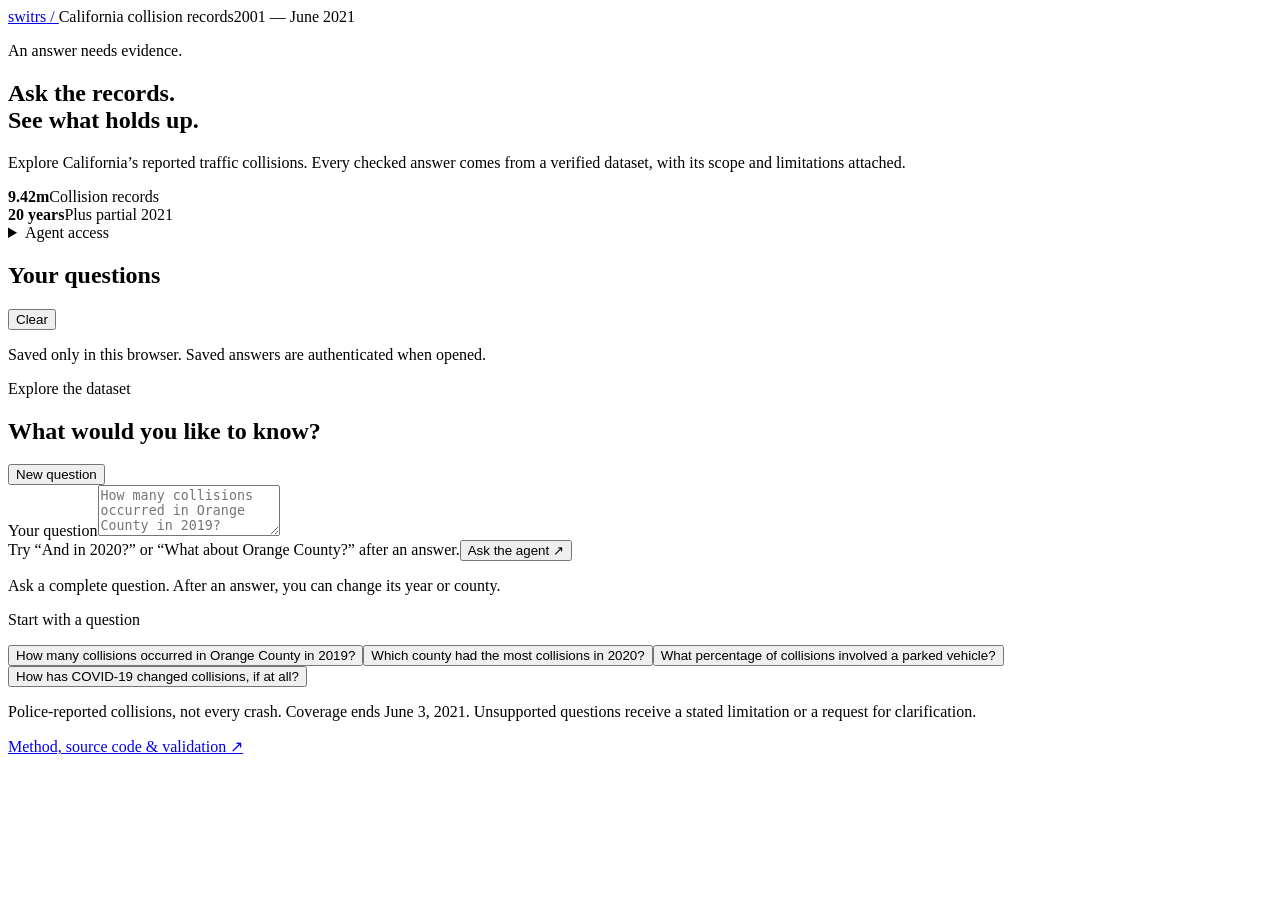
==== hosted/static/index.html @ e8231b0b "fix: preserve verified scope in hosted follow-ups" ====
<!doctype html>
<html lang="en">
<head><meta charset="utf-8"><meta name="viewport" content="width=device-width, initial-scale=1"><meta name="theme-color" content="#f5f1e8"><title>SWITRS · California collision records</title><link rel="stylesheet" href="/assets/style.css"><script src="/assets/app.js" defer></script></head>
<body>
<header class="site-header"><a class="wordmark" href="/">switrs<span> / </span></a><span class="label">California collision records</span><span class="snapshot">2001 — June 2021</span></header>
<main class="workspace">
<aside class="intro">
<p class="label">An answer needs evidence.</p>
<h1>Ask the records.<br>See what holds up.</h1>
<p class="lede">Explore California’s reported traffic collisions. Every checked answer comes from a verified dataset, with its scope and limitations attached.</p>
<div class="facts"><div><strong>9.42m</strong><span>Collision records</span></div><div><strong>20 years</strong><span>Plus partial 2021</span></div></div>
<details id="access"><summary>Agent access</summary><p class="muted">Enter the private access code to run the agent. It stays in this tab and is never saved in your question history.</p><label for="access-code">Access code</label><input id="access-code" type="password" autocomplete="off"><p id="service-status" class="muted" role="status">Checking availability…</p></details>
<section class="history" aria-labelledby="history-title"><div class="section-head"><h2 id="history-title">Your questions</h2><button id="clear" class="text-button" type="button">Clear</button></div><p class="muted">Saved only in this browser. Saved answers are authenticated when opened.</p><nav id="history" aria-label="Previous questions"></nav></section>
</aside>
<section class="reader" aria-labelledby="ask-title">
<div class="section-head"><div><p class="label">Explore the dataset</p><h2 id="ask-title">What would you like to know?</h2></div><button id="new" class="text-button" type="button">New question</button></div>
<form id="question-form"><label class="sr-only" for="question">Your question</label><textarea id="question" maxlength="4000" rows="3" placeholder="How many collisions occurred in Orange County in 2019?" required></textarea><div class="composer-footer"><span class="muted">Try “And in 2020?” or “What about Orange County?” after an answer.</span><button id="send" type="submit">Ask the agent <span aria-hidden="true">↗</span></button><button id="stop" type="button" hidden>Stop</button></div></form>
<p id="followup-context" class="muted">Ask a complete question. After an answer, you can change its year or county.</p>
<p id="progress" role="status" aria-live="polite"></p>
<div id="examples"><p class="label">Start with a question</p><div class="example-grid"><button type="button">How many collisions occurred in Orange County in 2019?</button><button type="button">Which county had the most collisions in 2020?</button><button type="button">What percentage of collisions involved a parked vehicle?</button><button type="button">How has COVID-19 changed collisions, if at all?</button></div></div>
<article id="result" hidden><p id="result-question" class="question-heading"></p><p id="resolved-question" class="muted"></p><div id="verdict"></div><div id="answer" class="answer"></div><details id="evidence"><summary>Investigation &amp; query evidence <span class="muted">Working notes are unverified</span></summary><div id="trace"></div></details></article>
<footer><p>Police-reported collisions, not every crash. Coverage ends June 3, 2021. Unsupported questions receive a stated limitation or a request for clarification.</p><a href="https://github.com/youngfreezy/switrs-agent" target="_blank" rel="noreferrer">Method, source code &amp; validation ↗</a></footer>
</section>
</main>
</body></html>
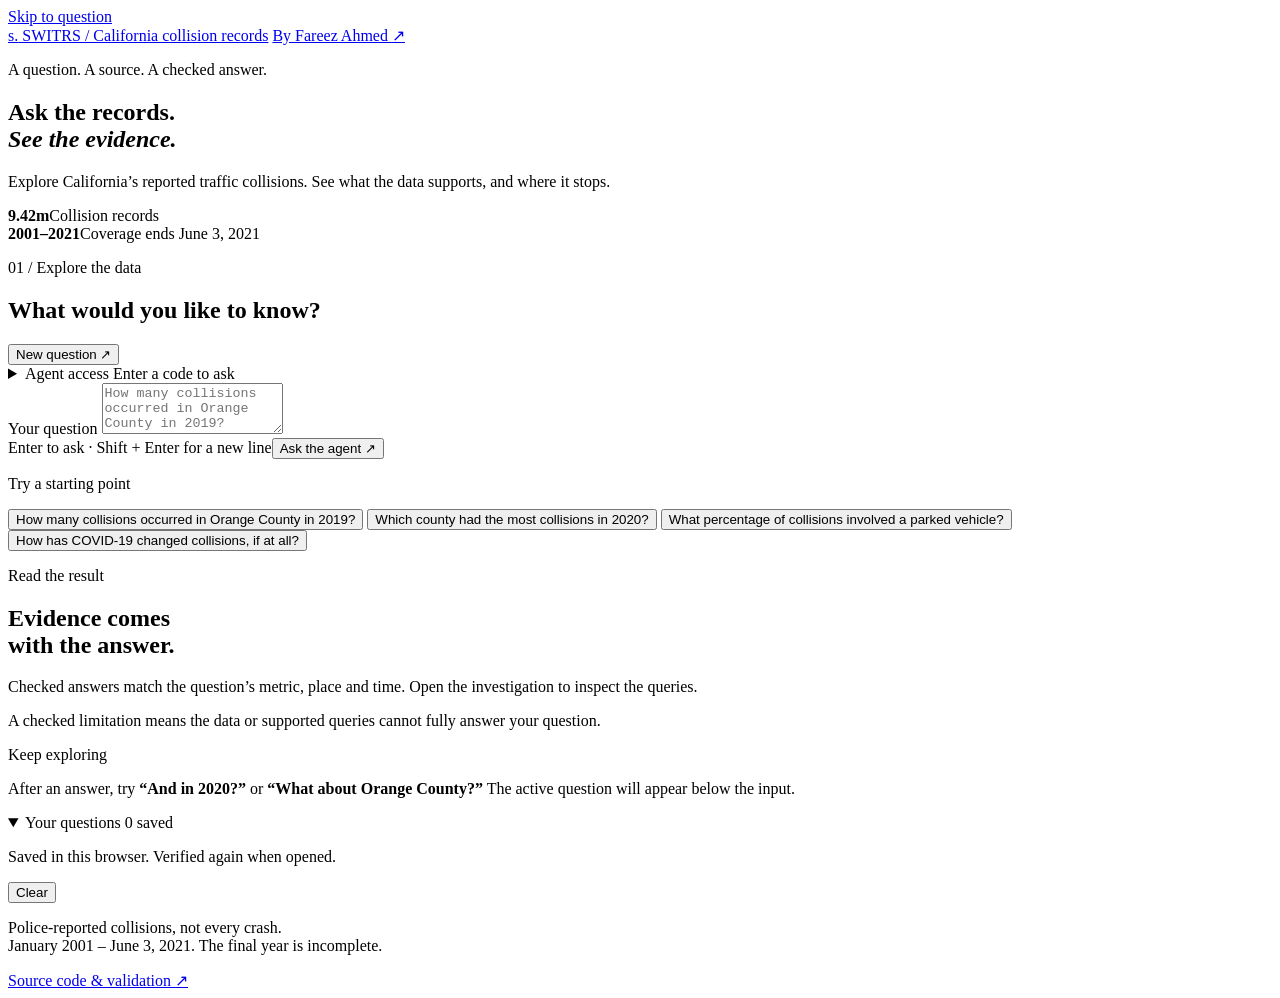
==== commit 5afbd20f: "feat: align hosted UX with portfolio and clarify question flow" ====
--- a/hosted/static/index.html
+++ b/hosted/static/index.html
@@ -1,25 +1,54 @@
 <!doctype html>
 <html lang="en">
-<head><meta charset="utf-8"><meta name="viewport" content="width=device-width, initial-scale=1"><meta name="theme-color" content="#f5f1e8"><title>SWITRS · California collision records</title><link rel="stylesheet" href="/assets/style.css"><script src="/assets/app.js" defer></script></head>
+<head>
+  <meta charset="utf-8"><meta name="viewport" content="width=device-width, initial-scale=1">
+  <meta name="theme-color" content="#20231f">
+  <meta name="description" content="Explore California collision records with answers checked against the dataset, explicit limits, and inspectable evidence.">
+  <title>SWITRS · Ask the records</title>
+  <link rel="stylesheet" href="/assets/style.css"><script src="/assets/app.js" defer></script>
+</head>
 <body>
-<header class="site-header"><a class="wordmark" href="/">switrs<span> / </span></a><span class="label">California collision records</span><span class="snapshot">2001 — June 2021</span></header>
-<main class="workspace">
-<aside class="intro">
-<p class="label">An answer needs evidence.</p>
-<h1>Ask the records.<br>See what holds up.</h1>
-<p class="lede">Explore California’s reported traffic collisions. Every checked answer comes from a verified dataset, with its scope and limitations attached.</p>
-<div class="facts"><div><strong>9.42m</strong><span>Collision records</span></div><div><strong>20 years</strong><span>Plus partial 2021</span></div></div>
-<details id="access"><summary>Agent access</summary><p class="muted">Enter the private access code to run the agent. It stays in this tab and is never saved in your question history.</p><label for="access-code">Access code</label><input id="access-code" type="password" autocomplete="off"><p id="service-status" class="muted" role="status">Checking availability…</p></details>
-<section class="history" aria-labelledby="history-title"><div class="section-head"><h2 id="history-title">Your questions</h2><button id="clear" class="text-button" type="button">Clear</button></div><p class="muted">Saved only in this browser. Saved answers are authenticated when opened.</p><nav id="history" aria-label="Previous questions"></nav></section>
-</aside>
-<section class="reader" aria-labelledby="ask-title">
-<div class="section-head"><div><p class="label">Explore the dataset</p><h2 id="ask-title">What would you like to know?</h2></div><button id="new" class="text-button" type="button">New question</button></div>
-<form id="question-form"><label class="sr-only" for="question">Your question</label><textarea id="question" maxlength="4000" rows="3" placeholder="How many collisions occurred in Orange County in 2019?" required></textarea><div class="composer-footer"><span class="muted">Try “And in 2020?” or “What about Orange County?” after an answer.</span><button id="send" type="submit">Ask the agent <span aria-hidden="true">↗</span></button><button id="stop" type="button" hidden>Stop</button></div></form>
-<p id="followup-context" class="muted">Ask a complete question. After an answer, you can change its year or county.</p>
-<p id="progress" role="status" aria-live="polite"></p>
-<div id="examples"><p class="label">Start with a question</p><div class="example-grid"><button type="button">How many collisions occurred in Orange County in 2019?</button><button type="button">Which county had the most collisions in 2020?</button><button type="button">What percentage of collisions involved a parked vehicle?</button><button type="button">How has COVID-19 changed collisions, if at all?</button></div></div>
-<article id="result" hidden><p id="result-question" class="question-heading"></p><p id="resolved-question" class="muted"></p><div id="verdict"></div><div id="answer" class="answer"></div><details id="evidence"><summary>Investigation &amp; query evidence <span class="muted">Working notes are unverified</span></summary><div id="trace"></div></details></article>
-<footer><p>Police-reported collisions, not every crash. Coverage ends June 3, 2021. Unsupported questions receive a stated limitation or a request for clarification.</p><a href="https://github.com/youngfreezy/switrs-agent" target="_blank" rel="noreferrer">Method, source code &amp; validation ↗</a></footer>
-</section>
+<a class="skip-link" href="#question">Skip to question</a>
+<header class="site-header">
+  <a class="wordmark" href="/" aria-label="SWITRS home"><span class="monogram" aria-hidden="true">s.</span> SWITRS <span class="header-description">/ California collision records</span></a>
+  <a class="portfolio-link" href="https://youngfreezy.github.io/">By Fareez Ahmed <span aria-hidden="true">↗</span></a>
+</header>
+<main>
+  <section class="intro" aria-labelledby="page-title">
+    <div><p class="label"><span class="status-dot" aria-hidden="true"></span> A question. A source. A checked answer.</p>
+    <h1 id="page-title">Ask the records.<br><em>See the evidence.</em></h1>
+    <p class="lede">Explore California’s reported traffic collisions. See what the data supports, and where it stops.</p></div>
+    <div class="facts" aria-label="Dataset coverage"><div><strong>9.42m</strong><span>Collision records</span></div><div><strong>2001–2021</strong><span>Coverage ends June 3, 2021</span></div></div>
+  </section>
+  <div class="workspace">
+    <section class="reader" aria-labelledby="ask-title">
+      <div class="section-head"><div><p class="label">01 / Explore the data</p><h2 id="ask-title">What would you like to know?</h2></div><button id="new" class="text-button" type="button">New question <span aria-hidden="true">↗</span></button></div>
+      <details id="access">
+        <summary>Agent access <span class="muted">Enter a code to ask</span></summary>
+        <div class="access-body"><div><label for="access-code">Access code</label><input id="access-code" type="password" autocomplete="off" aria-describedby="access-help" placeholder="Enter your demo code"></div><p id="access-help" class="muted">Required to ask a question. Kept only in this tab, never in your saved history.</p></div>
+        <p id="service-status" class="muted" role="status">Checking availability…</p>
+      </details>
+      <form id="question-form">
+        <label for="question">Your question</label>
+        <textarea id="question" maxlength="4000" rows="3" placeholder="How many collisions occurred in Orange County in 2019?" aria-describedby="question-help followup-context" required></textarea>
+        <div class="composer-footer"><span id="question-help" class="muted">Enter to ask · Shift + Enter for a new line</span><button id="send" type="submit">Ask the agent <span aria-hidden="true">↗</span></button><button id="stop" class="secondary-button" type="button" hidden>Stop</button></div>
+      </form>
+      <p id="followup-context" class="context" hidden></p>
+      <p id="progress" role="status" aria-live="polite"></p>
+      <div id="examples"><p class="label">Try a starting point</p><div class="example-grid">
+        <button type="button">How many collisions occurred in Orange County in 2019?</button>
+        <button type="button">Which county had the most collisions in 2020?</button>
+        <button type="button">What percentage of collisions involved a parked vehicle?</button>
+        <button type="button">How has COVID-19 changed collisions, if at all?</button>
+      </div></div>
+      <article id="result" aria-label="Question result" hidden><p id="result-question" class="question-heading"></p><p id="resolved-question" class="muted"></p><div id="verdict"></div><div id="answer" class="answer"></div><details id="evidence"><summary>Inspect the investigation <span class="muted">Unverified working notes &amp; tool results</span></summary><div id="trace"></div></details></article>
+    </section>
+    <aside class="sidebar" aria-label="About the dataset and your saved questions">
+      <section class="guide"><p class="label">Read the result</p><h2>Evidence comes<br> with the answer.</h2><p>Checked answers match the question’s metric, place and time. Open the investigation to inspect the queries.</p><p>A checked limitation means the data or supported queries cannot fully answer your question.</p><div class="followup-tip"><span class="label">Keep exploring</span><p>After an answer, try <strong>“And in 2020?”</strong> or <strong>“What about Orange County?”</strong> The active question will appear below the input.</p></div></section>
+      <details class="history" open><summary>Your questions <span id="history-count" class="muted">0 saved</span></summary><div class="section-head"><p class="muted">Saved in this browser. Verified again when opened.</p><button id="clear" class="text-button" type="button">Clear</button></div><nav id="history" aria-label="Previous questions"></nav></details>
+    </aside>
+  </div>
 </main>
-</body></html>
+<footer class="site-footer"><p>Police-reported collisions, not every crash.<br>January 2001 – June 3, 2021. The final year is incomplete.</p><a href="https://github.com/youngfreezy/switrs-agent" target="_blank" rel="noreferrer">Source code &amp; validation <span aria-hidden="true">↗</span></a></footer>
+</body>
+</html>
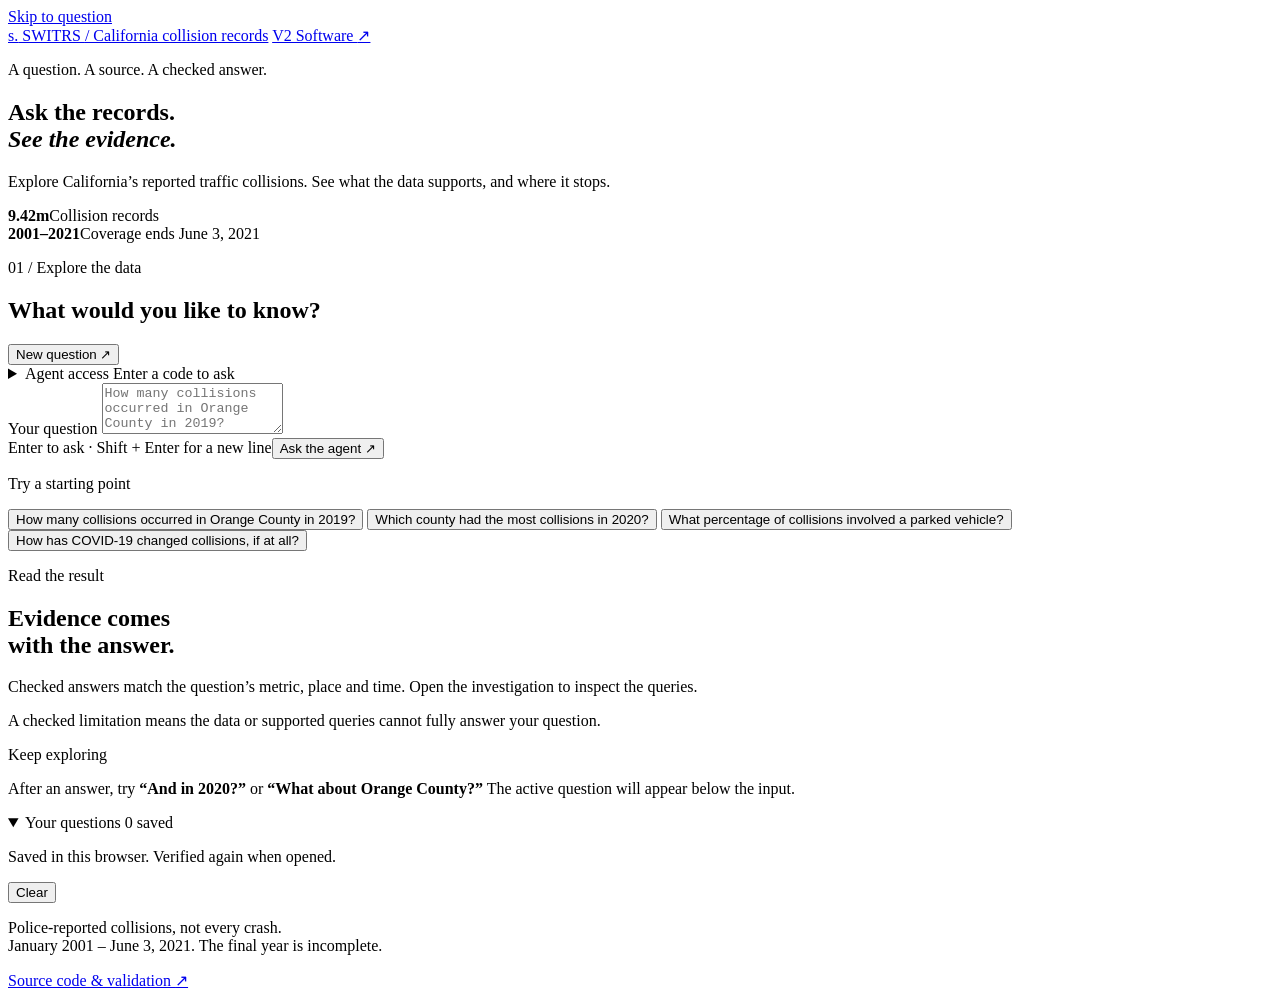
==== commit 64f16a9c: "fix: match the V2 Software light ledger palette" ====
--- a/hosted/static/index.html
+++ b/hosted/static/index.html
@@ -2,7 +2,7 @@
 <html lang="en">
 <head>
   <meta charset="utf-8"><meta name="viewport" content="width=device-width, initial-scale=1">
-  <meta name="theme-color" content="#20231f">
+  <meta name="theme-color" content="#f6f5f1">
   <meta name="description" content="Explore California collision records with answers checked against the dataset, explicit limits, and inspectable evidence.">
   <title>SWITRS · Ask the records</title>
   <link rel="stylesheet" href="/assets/style.css"><script src="/assets/app.js" defer></script>
@@ -11,7 +11,7 @@
 <a class="skip-link" href="#question">Skip to question</a>
 <header class="site-header">
   <a class="wordmark" href="/" aria-label="SWITRS home"><span class="monogram" aria-hidden="true">s.</span> SWITRS <span class="header-description">/ California collision records</span></a>
-  <a class="portfolio-link" href="https://youngfreezy.github.io/">By Fareez Ahmed <span aria-hidden="true">↗</span></a>
+  <a class="portfolio-link" href="https://v2software.ai/">V2 Software <span aria-hidden="true">↗</span></a>
 </header>
 <main>
   <section class="intro" aria-labelledby="page-title">
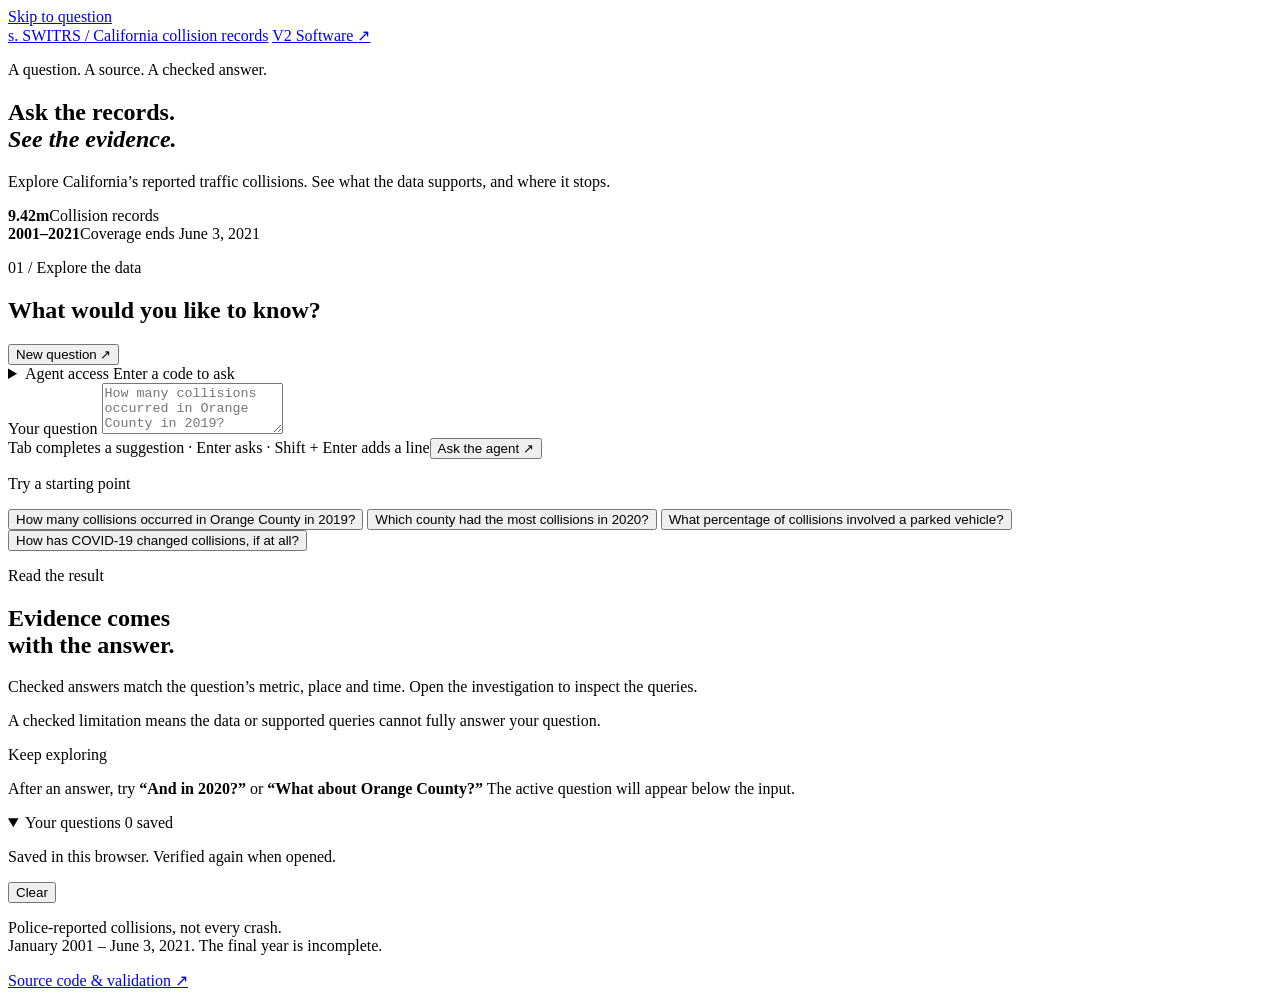
==== commit 871a8726: "feat: complete question suggestions with Tab" ====
--- a/hosted/static/index.html
+++ b/hosted/static/index.html
@@ -31,7 +31,8 @@
       <form id="question-form">
         <label for="question">Your question</label>
         <textarea id="question" maxlength="4000" rows="3" placeholder="How many collisions occurred in Orange County in 2019?" aria-describedby="question-help followup-context" required></textarea>
-        <div class="composer-footer"><span id="question-help" class="muted">Enter to ask · Shift + Enter for a new line</span><button id="send" type="submit">Ask the agent <span aria-hidden="true">↗</span></button><button id="stop" class="secondary-button" type="button" hidden>Stop</button></div>
+        <div id="question-suggestion" hidden><button id="complete-question" type="button"><span id="completion-text"></span><kbd>Tab</kbd></button><span class="muted">Suggestion · Tab to complete · Esc to dismiss</span></div>
+        <div class="composer-footer"><span id="question-help" class="muted">Tab completes a suggestion · Enter asks · Shift + Enter adds a line</span><button id="send" type="submit">Ask the agent <span aria-hidden="true">↗</span></button><button id="stop" class="secondary-button" type="button" hidden>Stop</button></div>
       </form>
       <p id="followup-context" class="context" hidden></p>
       <p id="progress" role="status" aria-live="polite"></p>
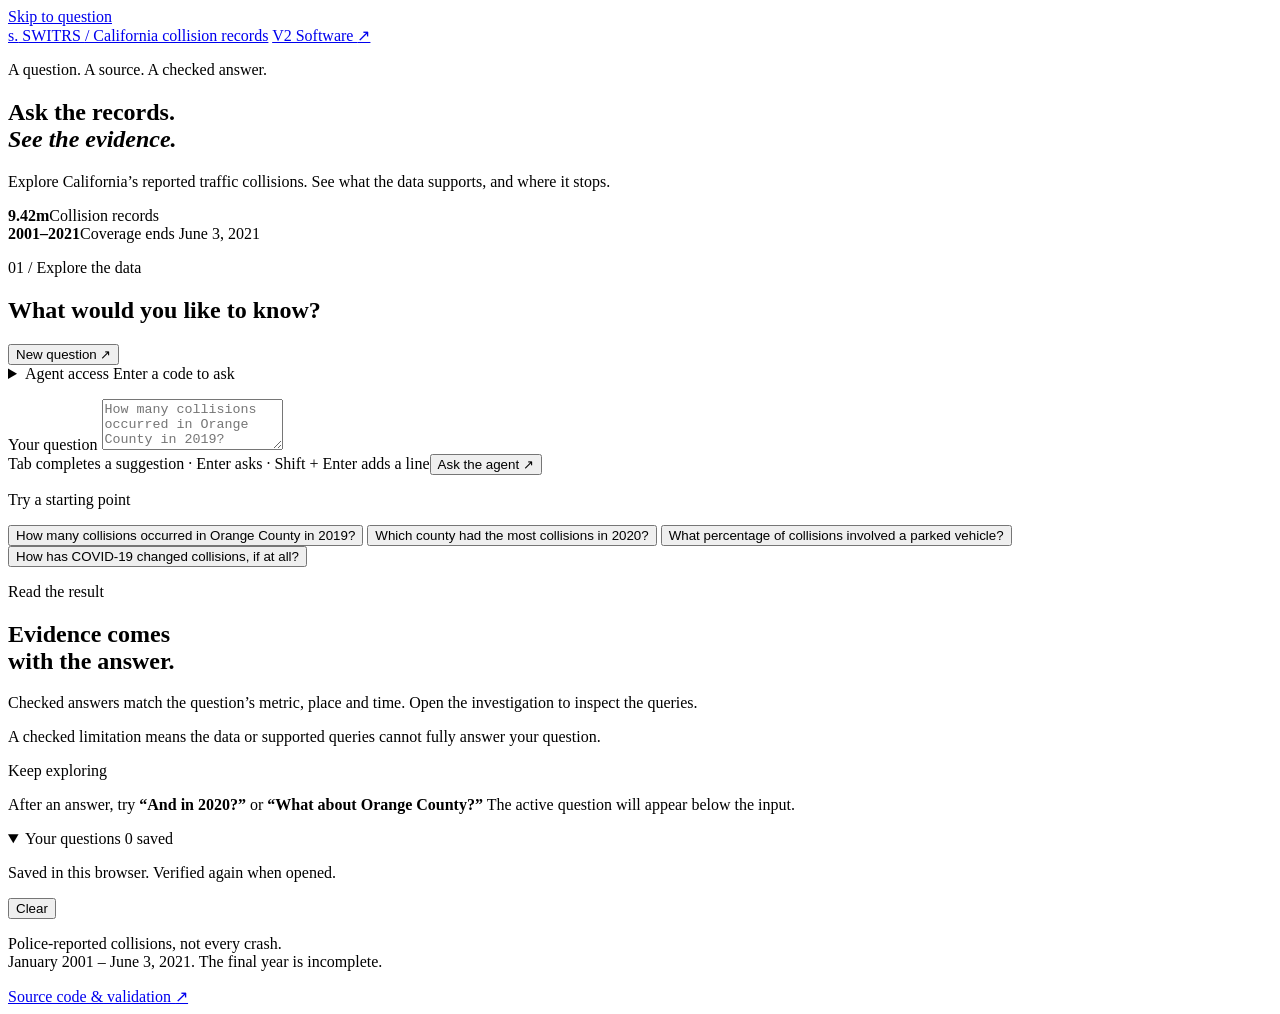
==== commit 349d67da: "feat: show compact thinking state with live verification progress" ====
--- a/hosted/static/index.html
+++ b/hosted/static/index.html
@@ -5,7 +5,7 @@
   <meta name="theme-color" content="#f6f5f1">
   <meta name="description" content="Explore California collision records with answers checked against the dataset, explicit limits, and inspectable evidence.">
   <title>SWITRS · Ask the records</title>
-  <link rel="stylesheet" href="/assets/style.css"><script src="/assets/app.js" defer></script>
+  <link rel="stylesheet" href="/assets/style.css"><script src="/assets/activity.js" defer></script><script src="/assets/app.js" defer></script>
 </head>
 <body>
 <a class="skip-link" href="#question">Skip to question</a>
@@ -28,21 +28,32 @@
         <div class="access-body"><div><label for="access-code">Access code</label><input id="access-code" type="password" autocomplete="off" aria-describedby="access-help" placeholder="Enter your demo code"></div><p id="access-help" class="muted">Required to ask a question. Kept only in this tab, never in your saved history.</p></div>
         <p id="service-status" class="muted" role="status">Checking availability…</p>
       </details>
+      <section id="activity" aria-label="Question in progress" hidden>
+        <div class="pending-head"><div><p class="label">Your question</p><p id="pending-question"></p></div><button id="stop" type="button" aria-label="Stop this question">Stop <span aria-hidden="true">×</span></button></div>
+        <div class="activity-body">
+          <div class="activity-heading"><span class="thinking-loader" aria-hidden="true"><i></i><i></i><i></i></span><h3 id="activity-title" tabindex="-1">Thinking through your question</h3><span class="live-label">Live</span></div>
+          <ol id="activity-stages" aria-label="Investigation stages"><li id="stage-understand">Understand</li><li id="stage-query">Query</li><li id="stage-verify">Verify</li></ol>
+          <ol id="activity-log" role="log" aria-label="Live progress" aria-live="polite" aria-relevant="additions text"></ol>
+          <div class="answer-skeleton" aria-hidden="true"><span></span><span></span></div>
+          <p class="activity-note">The answer appears once its evidence has been checked.</p>
+        </div>
+      </section>
+      <article id="result" aria-label="Question result" tabindex="-1" hidden><p id="result-question" class="question-heading"></p><p id="resolved-question" class="muted"></p><div id="verdict"></div><div id="answer" class="answer"></div><details id="evidence"><summary>Inspect the investigation <span class="muted">Unverified working notes &amp; tool results</span></summary><div id="trace"></div></details></article>
+      <p id="progress" role="status" aria-live="polite"></p>
       <form id="question-form">
         <label for="question">Your question</label>
         <textarea id="question" maxlength="4000" rows="3" placeholder="How many collisions occurred in Orange County in 2019?" aria-describedby="question-help followup-context" required></textarea>
         <div id="question-suggestion" hidden><button id="complete-question" type="button"><span id="completion-text"></span><kbd>Tab</kbd></button><span class="muted">Suggestion · Tab to complete · Esc to dismiss</span></div>
-        <div class="composer-footer"><span id="question-help" class="muted">Tab completes a suggestion · Enter asks · Shift + Enter adds a line</span><button id="send" type="submit">Ask the agent <span aria-hidden="true">↗</span></button><button id="stop" class="secondary-button" type="button" hidden>Stop</button></div>
+        <div class="composer-footer"><span id="question-help" class="muted">Tab completes a suggestion · Enter asks · Shift + Enter adds a line</span><button id="send" type="submit">Ask the agent <span aria-hidden="true">↗</span></button></div>
       </form>
       <p id="followup-context" class="context" hidden></p>
-      <p id="progress" role="status" aria-live="polite"></p>
       <div id="examples"><p class="label">Try a starting point</p><div class="example-grid">
         <button type="button">How many collisions occurred in Orange County in 2019?</button>
         <button type="button">Which county had the most collisions in 2020?</button>
         <button type="button">What percentage of collisions involved a parked vehicle?</button>
         <button type="button">How has COVID-19 changed collisions, if at all?</button>
       </div></div>
-      <article id="result" aria-label="Question result" hidden><p id="result-question" class="question-heading"></p><p id="resolved-question" class="muted"></p><div id="verdict"></div><div id="answer" class="answer"></div><details id="evidence"><summary>Inspect the investigation <span class="muted">Unverified working notes &amp; tool results</span></summary><div id="trace"></div></details></article>
+
     </section>
     <aside class="sidebar" aria-label="About the dataset and your saved questions">
       <section class="guide"><p class="label">Read the result</p><h2>Evidence comes<br> with the answer.</h2><p>Checked answers match the question’s metric, place and time. Open the investigation to inspect the queries.</p><p>A checked limitation means the data or supported queries cannot fully answer your question.</p><div class="followup-tip"><span class="label">Keep exploring</span><p>After an answer, try <strong>“And in 2020?”</strong> or <strong>“What about Orange County?”</strong> The active question will appear below the input.</p></div></section>
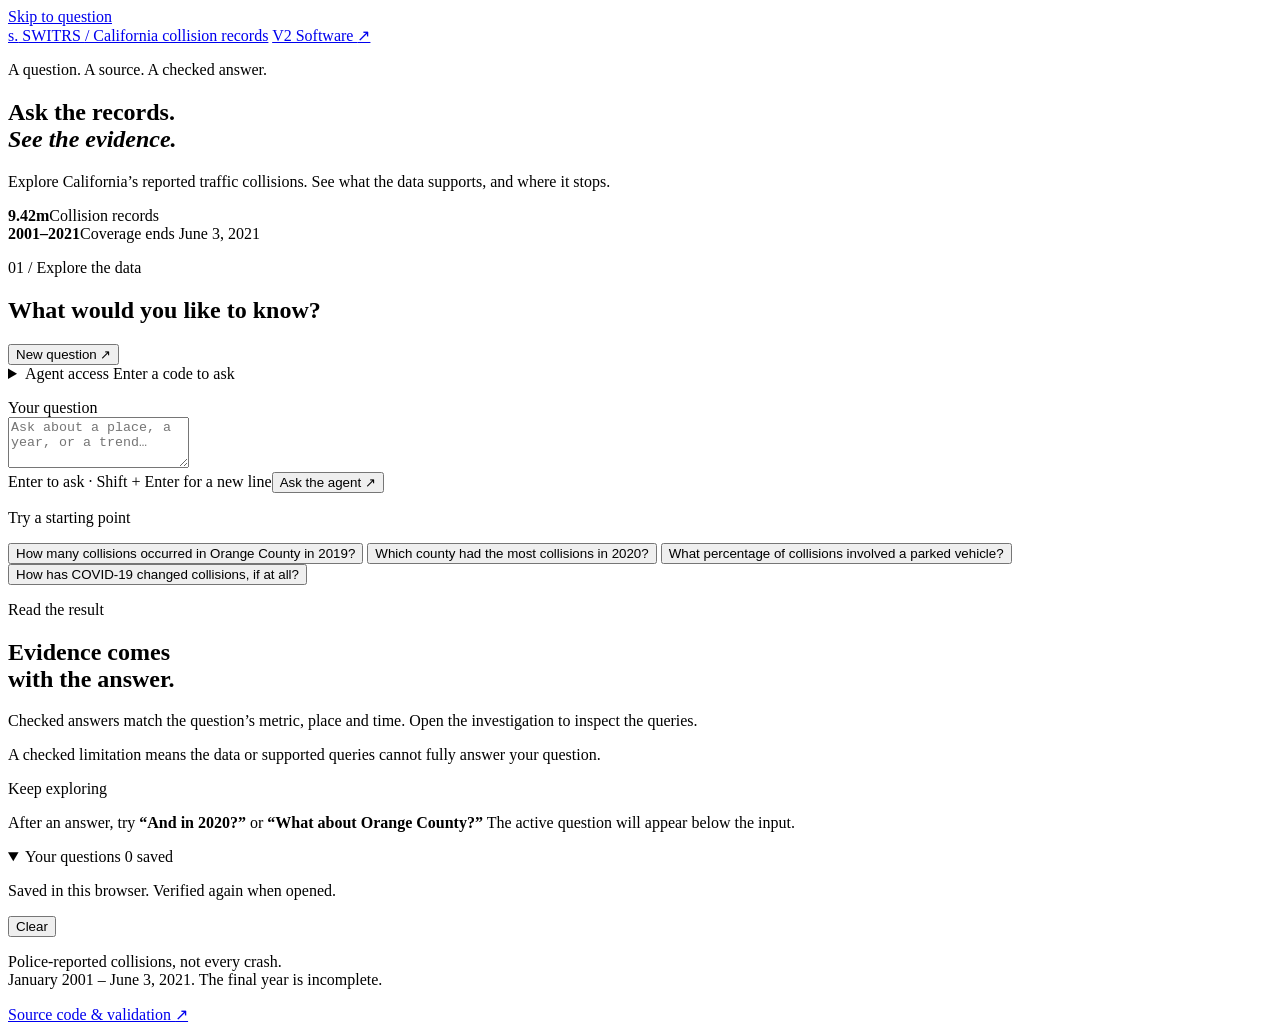
==== commit 1c9f28ab: "Fix inline question completion, undo and stable composer layout" ====
--- a/hosted/static/index.html
+++ b/hosted/static/index.html
@@ -5,7 +5,7 @@
   <meta name="theme-color" content="#f6f5f1">
   <meta name="description" content="Explore California collision records with answers checked against the dataset, explicit limits, and inspectable evidence.">
   <title>SWITRS · Ask the records</title>
-  <link rel="stylesheet" href="/assets/style.css"><script src="/assets/activity.js" defer></script><script src="/assets/app.js" defer></script>
+  <link rel="stylesheet" href="/assets/style.css"><script src="/assets/activity.js" defer></script><script src="/assets/completion.js" defer></script><script src="/assets/app.js" defer></script>
 </head>
 <body>
 <a class="skip-link" href="#question">Skip to question</a>
@@ -42,9 +42,13 @@
       <p id="progress" role="status" aria-live="polite"></p>
       <form id="question-form">
         <label for="question">Your question</label>
-        <textarea id="question" maxlength="4000" rows="3" placeholder="How many collisions occurred in Orange County in 2019?" aria-describedby="question-help followup-context" required></textarea>
-        <div id="question-suggestion" hidden><button id="complete-question" type="button"><span id="completion-text"></span><kbd>Tab</kbd></button><span class="muted">Suggestion · Tab to complete · Esc to dismiss</span></div>
-        <div class="composer-footer"><span id="question-help" class="muted">Tab completes a suggestion · Enter asks · Shift + Enter adds a line</span><button id="send" type="submit">Ask the agent <span aria-hidden="true">↗</span></button></div>
+        <div class="question-editor">
+          <div id="question-ghost" aria-hidden="true" hidden><span id="completion-prefix"></span><wbr><span id="completion-text"></span></div>
+          <textarea id="question" maxlength="4000" rows="3" placeholder="Ask about a place, a year, or a trend…" aria-autocomplete="inline" aria-describedby="question-help followup-context completion-description" required></textarea>
+        </div>
+        <div class="completion-slot"><div id="question-suggestion" hidden><button id="complete-question" type="button" tabindex="-1"><kbd>Tab</kbd> Complete suggestion</button><span aria-hidden="true">Esc to dismiss</span></div></div>
+        <span id="completion-description" class="sr-only"></span>
+        <div class="composer-footer"><span id="question-help" class="muted">Enter to ask · Shift + Enter for a new line</span><button id="send" type="submit">Ask the agent <span aria-hidden="true">↗</span></button></div>
       </form>
       <p id="followup-context" class="context" hidden></p>
       <div id="examples"><p class="label">Try a starting point</p><div class="example-grid">
